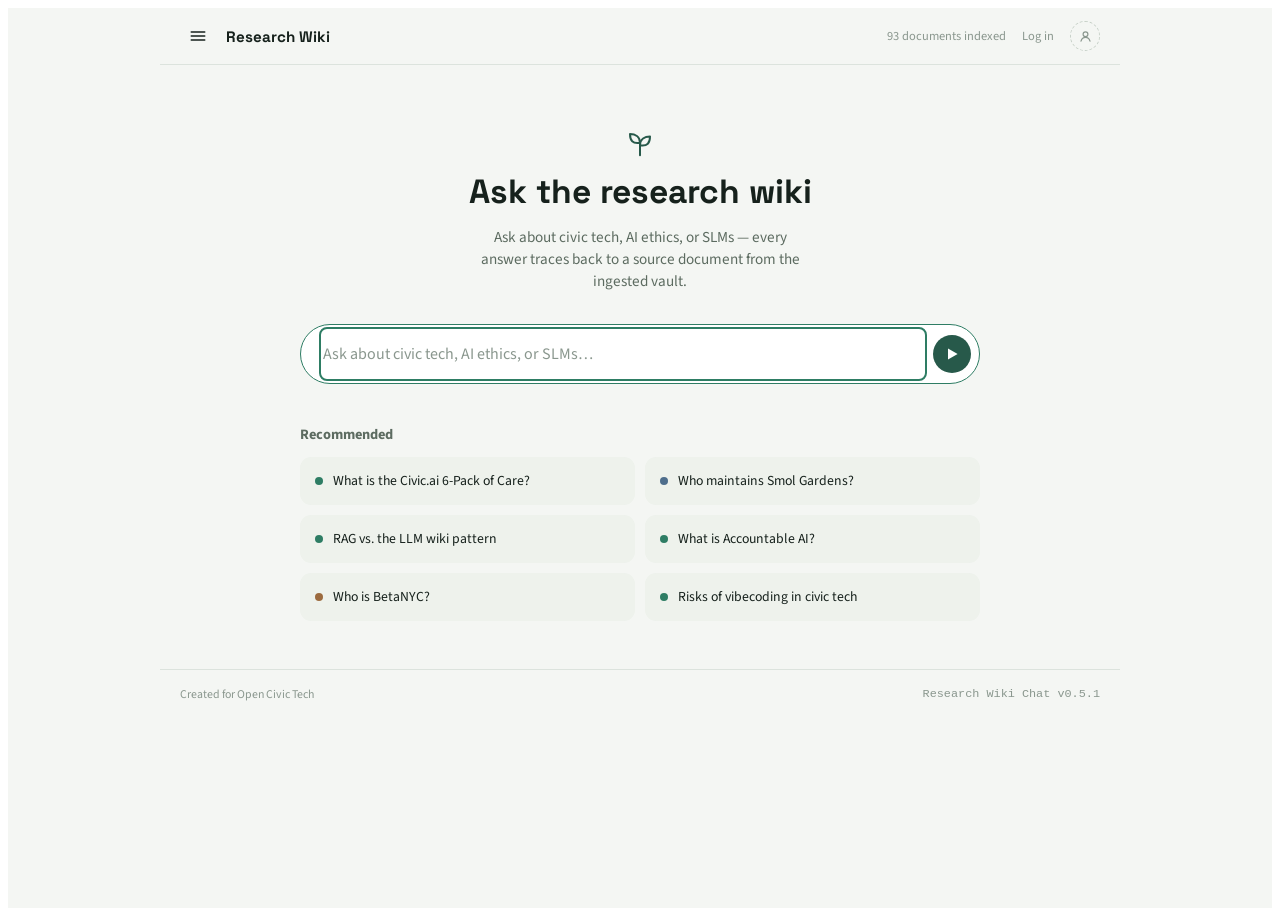
==== index.html @ c74e9cd6 "Add hamburger dropdown menu: Ask Wiki / Search Topics / Log in (v0.5.1) The hamburger icon, which v0" ====
<!DOCTYPE html>
<!-- ============================================================
     Research Wiki — Search / Retrieve / View Article (MVP1)
     Files: index.html + research.css + research.js + data/wiki-index.js
     Ingest is explicitly out of scope for MVP1. See spec/PHASE1_PLAN.md.
     ============================================================ -->
<html lang="en">
<head>
    <meta charset="UTF-8">
    <meta name="viewport" content="width=device-width, initial-scale=1.0">
    <title>Research Wiki</title>
    <link rel="preconnect" href="https://fonts.googleapis.com">
    <link rel="preconnect" href="https://fonts.gstatic.com" crossorigin>
    <link href="https://fonts.googleapis.com/css2?family=Source+Sans+3:ital,wght@0,400;0,600;0,700;1,400&family=Space+Grotesk:wght@700&display=swap" rel="stylesheet">
    <link rel="stylesheet" href="research.css">
</head>
<body>
    <div id="research-app" data-screen="search">
        <div class="rw-shell">
            <header class="rw-topbar">
                <div class="rw-topbar-left">
                    <button class="rw-icon-btn" id="rw-menu-btn" aria-label="Menu" title="Menu" type="button">
                        <svg width="18" height="18" viewBox="0 0 20 20" fill="none" stroke="currentColor" stroke-width="1.6" stroke-linecap="round"><line x1="2.5" y1="5.5" x2="17.5" y2="5.5"/><line x1="2.5" y1="10" x2="17.5" y2="10"/><line x1="2.5" y1="14.5" x2="17.5" y2="14.5"/></svg>
                    </button>
                    <div class="rw-menu-dropdown" id="rw-menu-dropdown">
                        <button type="button" class="rw-menu-item" data-menu-action="home">Ask Wiki</button>
                        <button type="button" class="rw-menu-item" data-menu-action="topics">Search Topics</button>
                        <div class="rw-menu-divider"></div>
                        <button type="button" class="rw-menu-item" data-menu-action="login" title="Sign in — coming soon">Log in</button>
                    </div>
                    <span class="rw-wordmark">Research Wiki</span>
                </div>
                <div class="rw-topbar-right">
                    <span class="rw-doc-count" id="rw-doc-count"></span>
                    <button class="rw-topbar-link" id="rw-login-btn" type="button" title="Sign in — coming soon">Log in</button>
                    <button class="rw-avatar" id="rw-avatar" type="button" aria-label="Account — coming soon" title="Account — coming soon">
                        <svg width="15" height="15" viewBox="0 0 20 20" fill="none" stroke="currentColor" stroke-width="1.6" stroke-linecap="round" stroke-linejoin="round"><circle cx="10" cy="7" r="3.2"/><path d="M4 16.2c1-3.2 3.8-5 6-5s5 1.8 6 5"/></svg>
                    </button>
                </div>
            </header>

            <main>
                <!-- ===== topics (browse by tag) screen ===== -->
                <section class="rw-screen rw-screen-topics">
                    <div class="rw-article-subbar">
                        <button class="rw-back" id="rw-topics-back" type="button">
                            <svg width="16" height="16" viewBox="0 0 20 20" fill="none" stroke="currentColor" stroke-width="1.8" stroke-linecap="round" stroke-linejoin="round"><path d="M12.5 4.5L6 10l6.5 5.5"/></svg>
                            Back
                        </button>
                    </div>

                    <div class="rw-topics-col">
                        <div class="rw-topics-search">
                            <svg width="16" height="16" viewBox="0 0 20 20" fill="none" stroke="currentColor" stroke-width="1.8" stroke-linecap="round" stroke-linejoin="round"><circle cx="9" cy="9" r="6"/><line x1="13.5" y1="13.5" x2="17" y2="17"/></svg>
                            <input id="rw-topics-search-input" type="text" placeholder="Search topics, tags, or keywords…" />
                        </div>

                        <div class="rw-topic-pills" id="rw-topic-pills"></div>

                        <div class="rw-topic-grid" id="rw-topic-grid"></div>
                    </div>
                </section>

                <!-- ===== search screen ===== -->
                <section class="rw-screen rw-screen-search">
                    <div class="rw-hero">
                        <svg class="rw-hero-icon" width="30" height="30" viewBox="0 0 24 24" fill="none" stroke="currentColor" stroke-width="1.6" stroke-linecap="round" stroke-linejoin="round">
                            <path d="M12 21V11"/>
                            <path d="M12 11C12 6 8 4 4 4c0 5 2 8 8 7Z"/>
                            <path d="M12 13c0-5 4-7 8-7 0 5-2 8-8 7Z"/>
                        </svg>
                        <h1>Ask the research wiki</h1>
                        <p>Ask about civic tech, AI ethics, or SLMs — every answer traces back to a source document from the ingested vault.</p>
                    </div>

                    <div class="rw-search-pill">
                        <input id="rw-input" type="text" placeholder="Ask about civic tech, AI ethics, or SLMs…" />
                        <button class="rw-send" id="rw-send" aria-label="Ask" type="button">
                            <svg width="16" height="16" viewBox="0 0 20 20" fill="currentColor"><path d="M5 3l12 7-12 7V3Z"/></svg>
                        </button>
                    </div>
                    <p class="rw-hint" id="rw-hint"></p>

                    <div class="rw-section">
                        <div class="rw-section-label">Recommended</div>
                        <div class="rw-chip-grid" id="rw-try-chips"></div>
                    </div>

                    <div class="rw-section" id="rw-recent-section" style="display:none">
                        <div class="rw-section-label">Recent</div>
                        <div class="rw-chip-grid" id="rw-recent-chips"></div>
                    </div>
                </section>

                <!-- ===== ask (conversational) screen ===== -->
                <section class="rw-screen rw-screen-ask">
                    <div class="rw-article-subbar">
                        <button class="rw-back" id="rw-ask-back" type="button">
                            <svg width="16" height="16" viewBox="0 0 20 20" fill="none" stroke="currentColor" stroke-width="1.8" stroke-linecap="round" stroke-linejoin="round"><path d="M12.5 4.5L6 10l6.5 5.5"/></svg>
                            Back
                        </button>
                        <button class="rw-new-question" id="rw-new-question" type="button">New question</button>
                    </div>

                    <div class="rw-ask-layout rw-split-layout" id="rw-ask-layout">
                        <div class="rw-ask-col">
                            <div class="rw-q-bubble-row">
                                <div class="rw-q-bubble" id="rw-ask-question"></div>
                            </div>

                            <button type="button" class="rw-sources-chip" id="rw-ask-sources"></button>

                            <div class="rw-body" id="rw-ask-body"></div>

                            <button type="button" class="rw-continue-reading" id="rw-ask-continue"></button>
                            <div class="rw-suggestion-row" id="rw-ask-followup-topics"></div>

                            <div class="rw-followup">
                                <input id="rw-followup-input" type="text" placeholder="Ask a follow-up…" />
                                <button class="rw-send" id="rw-followup-send" aria-label="Ask follow-up" type="button">
                                    <svg width="16" height="16" viewBox="0 0 20 20" fill="currentColor"><path d="M5 3l12 7-12 7V3Z"/></svg>
                                </button>
                            </div>
                        </div>

                        <div class="rw-pane-backdrop" id="rw-ask-pane-backdrop"></div>
                        <aside class="rw-preview-wrap">
                            <div class="rw-preview" id="rw-ask-preview"></div>
                        </aside>
                    </div>
                </section>

                <!-- ===== related articles screen ===== -->
                <section class="rw-screen rw-screen-results">
                    <div class="rw-results-col">
                        <div class="rw-results-head">
                            <h2 id="rw-results-query"></h2>
                            <button class="rw-new-search" id="rw-related-back" type="button">← Back</button>
                        </div>
                        <p class="rw-results-count" id="rw-results-count"></p>
                        <div id="rw-results-list"></div>
                    </div>
                </section>

                <!-- ===== article screen ===== -->
                <section class="rw-screen rw-screen-article">
                    <div class="rw-article-subbar">
                        <button class="rw-back" id="rw-back" type="button">
                            <svg width="16" height="16" viewBox="0 0 20 20" fill="none" stroke="currentColor" stroke-width="1.8" stroke-linecap="round" stroke-linejoin="round"><path d="M12.5 4.5L6 10l6.5 5.5"/></svg>
                            Back
                        </button>
                    </div>

                    <div class="rw-article-layout rw-split-layout" id="rw-article-layout">
                        <div class="rw-article-col">
                            <div class="rw-article-meta-row" id="rw-article-meta"></div>
                            <h3 id="rw-article-title"></h3>
                            <div class="rw-article-tags" id="rw-article-tags"></div>
                            <div class="rw-body" id="rw-article-body"></div>

                            <div class="rw-related-cta-row">
                                <button type="button" class="rw-related-cta" id="rw-view-related">View related articles</button>
                            </div>
                        </div>

                        <div class="rw-pane-backdrop" id="rw-pane-backdrop"></div>
                        <aside class="rw-preview-wrap">
                            <div class="rw-preview" id="rw-preview"></div>
                        </aside>
                    </div>
                </section>
            </main>

            <footer class="rw-footer">
                <a class="rw-footer-link" href="https://opencivic.tech" target="_blank" rel="noopener noreferrer">Created for Open Civic Tech</a>
                <span class="rw-footer-version" id="rw-footer-version"></span>
            </footer>
        </div>
    </div>

    <script src="data/wiki-index.js"></script>
    <script src="research.js"></script>
</body>
</html>
---- research.css ----
/* ============================================================
   Research Wiki — Search / Retrieve / View Article (MVP1)
   (see spec/DESIGN_STYLE_GUIDE.md, approved 2026-10-10)
   ============================================================ */

#research-app{
  --rw-ground:#F4F6F3;
  --rw-surface:#FFFFFF;
  --rw-surface-2:#EEF2EC;
  --rw-ink:#16211C;
  --rw-muted:#5C6B60;
  --rw-muted-2:#8A978E;
  --rw-accent:#27594A;
  --rw-accent-ink:#163A30;
  --rw-accent-soft:#DCE8E1;
  --rw-line:#DCE3DD;
  --rw-line-strong:#C7D1C8;
  --rw-focus:#2E7D64;
  --rw-shadow:rgba(22,33,28,0.10);
  --rw-type-concept:#2E7D64;
  --rw-type-entity:#9C6B3F;
  --rw-type-project:#4E6E8C;

  --rw-font-display:"Space Grotesk",ui-sans-serif,system-ui,-apple-system,"Segoe UI",Roboto,Helvetica,Arial,sans-serif;
  --rw-font-body:"Source Sans Pro","Source Sans 3",ui-sans-serif,system-ui,-apple-system,"Segoe UI",Roboto,Helvetica,Arial,sans-serif;
  --rw-font-mono:ui-monospace,"SF Mono","Cascadia Code","Roboto Mono",Menlo,Consolas,monospace;

  display:block; min-height:100vh; background:var(--rw-ground); color:var(--rw-ink);
  font-family:var(--rw-font-body);
  -webkit-font-smoothing:antialiased;
}

@media (prefers-color-scheme: dark){
  #research-app{
    --rw-ground:#10160F; --rw-surface:#171F19; --rw-surface-2:#1D2821;
    --rw-ink:#E8EDE9; --rw-muted:#A9B6AC; --rw-muted-2:#79897F;
    --rw-accent:#74C2A2; --rw-accent-ink:#E2F0EA; --rw-accent-soft:#213A31;
    --rw-line:#283530; --rw-line-strong:#374A41; --rw-focus:#74C2A2;
    --rw-shadow:rgba(0,0,0,0.45);
    --rw-type-concept:#74C2A2; --rw-type-entity:#D1A26E; --rw-type-project:#8FB2D6;
  }
}

#research-app *{ box-sizing:border-box; }
#research-app h1, #research-app h2, #research-app h3, #research-app h4{
  margin:0; font-family:var(--rw-font-display); font-weight:700; text-wrap:balance;
}
#research-app p{ margin:0; }
#research-app button{ font-family:inherit; }
#research-app :focus-visible{ outline:2px solid var(--rw-focus); outline-offset:2px; border-radius:4px; }

@media (prefers-reduced-motion: reduce){
  #research-app *{ transition:none !important; animation:none !important; }
}

.rw-shell{ max-width:960px; margin:0 auto; min-height:100%; display:flex; flex-direction:column; }

/* ---------- top bar ---------- */
.rw-topbar{
  display:flex; align-items:center; justify-content:space-between;
  padding:10px 20px; border-bottom:1px solid var(--rw-line);
}
.rw-topbar-left{ display:flex; align-items:center; gap:10px; position:relative; }
.rw-topbar-right{ display:flex; align-items:center; gap:16px; }
.rw-wordmark{ font-family:var(--rw-font-display); font-weight:700; font-size:0.95rem; }
.rw-doc-count{ font-size:0.78rem; color:var(--rw-muted-2); font-variant-numeric:tabular-nums; }

.rw-icon-btn{
  display:inline-flex; align-items:center; justify-content:center;
  width:36px; height:36px; border-radius:50%; border:none;
  background:transparent; color:var(--rw-ink); cursor:pointer;
}
.rw-icon-btn:hover{ background:var(--rw-surface-2); }

.rw-menu-dropdown{
  display:none; position:absolute; top:calc(100% + 8px); left:0; min-width:180px;
  background:var(--rw-surface); border:1px solid var(--rw-line); border-radius:12px;
  box-shadow:0 8px 24px var(--rw-shadow); padding:6px; z-index:20;
}
.rw-menu-dropdown.open{ display:block; }
.rw-menu-item{
  display:block; width:100%; text-align:left; padding:10px 12px; border:none;
  background:none; border-radius:8px; font-size:0.88rem; color:var(--rw-ink); cursor:pointer;
}
.rw-menu-item:hover{ background:var(--rw-surface-2); }
.rw-menu-divider{ border-top:1px solid var(--rw-line); margin:6px 0; }

.rw-topbar-link{
  border:none; background:none; padding:0; font:inherit; cursor:pointer;
  font-size:0.78rem; color:var(--rw-muted-2); text-decoration:none;
}
.rw-topbar-link:hover{ color:var(--rw-muted); text-decoration:underline; text-decoration-color:var(--rw-line-strong); }

.rw-avatar{
  display:inline-flex; align-items:center; justify-content:center;
  width:30px; height:30px; border-radius:50%; cursor:default;
  background:transparent; border:1.5px dashed var(--rw-line-strong); color:var(--rw-muted-2);
}
.rw-avatar:hover{ color:var(--rw-muted); border-color:var(--rw-muted-2); }

@media (max-width:480px){
  .rw-doc-count, .rw-topbar-link{ display:none; }
}

/* ---------- footer ---------- */
.rw-footer{
  display:flex; align-items:center; justify-content:space-between; gap:12px;
  padding:16px 20px; border-top:1px solid var(--rw-line);
  font-size:0.74rem; color:var(--rw-muted-2);
}
.rw-footer-link{ color:inherit; text-decoration:none; }
.rw-footer-link:hover{ color:var(--rw-muted); text-decoration:underline; text-decoration-color:var(--rw-line-strong); }
.rw-footer-version{ font-family:var(--rw-font-mono); font-variant-numeric:tabular-nums; }

.rw-screen{ display:none; }
#research-app[data-screen="topics"] .rw-screen-topics{ display:block; }
#research-app[data-screen="search"] .rw-screen-search{ display:block; }
#research-app[data-screen="ask"] .rw-screen-ask{ display:block; }
#research-app[data-screen="related"] .rw-screen-results{ display:block; }
#research-app[data-screen="article"] .rw-screen-article{ display:block; }

/* ---------- topics (browse by tag) screen ---------- */
.rw-screen-topics{ padding:8px 20px 0; }
.rw-topics-col{ max-width:960px; margin:0 auto; width:100%; padding-bottom:48px; }

.rw-topics-search{
  display:flex; align-items:center; gap:10px;
  background:var(--rw-surface-2); border:1.5px solid transparent; border-radius:999px;
  padding:12px 18px; margin-bottom:20px; transition:border-color 120ms ease;
}
.rw-topics-search:focus-within{ border-color:var(--rw-focus); background:var(--rw-surface); }
.rw-topics-search svg{ flex:none; color:var(--rw-muted-2); }
.rw-topics-search input{
  flex:1; border:none; background:transparent; outline:none; color:var(--rw-ink);
  font-size:0.92rem; font-family:var(--rw-font-body);
}
.rw-topics-search input::placeholder{ color:var(--rw-muted-2); }

.rw-topic-pills{ display:flex; flex-wrap:wrap; gap:8px; margin-bottom:28px; }
.rw-topic-pill{
  padding:9px 16px; border-radius:999px; border:1px solid var(--rw-line);
  background:var(--rw-surface); color:var(--rw-muted); font-size:0.82rem; cursor:pointer;
}
.rw-topic-pill:hover{ border-color:var(--rw-line-strong); color:var(--rw-ink); }
.rw-topic-pill.active{ background:var(--rw-accent); border-color:var(--rw-accent); color:var(--rw-surface); }

.rw-topic-grid{ display:grid; grid-template-columns:repeat(3,1fr); gap:16px; }
.rw-topic-grid .rw-result-card{ margin-bottom:0; height:100%; }
@media (max-width:860px){ .rw-topic-grid{ grid-template-columns:repeat(2,1fr); } }
@media (max-width:560px){ .rw-topic-grid{ grid-template-columns:1fr; } }
.rw-topic-grid .rw-empty{ grid-column:1 / -1; }

/* ---------- search screen ---------- */
.rw-screen-search{ padding:64px 20px 48px; }
.rw-hero{ display:flex; flex-direction:column; align-items:center; gap:14px; text-align:center; }
.rw-hero-icon{ color:var(--rw-accent); }
.rw-hero h1{ font-size:2.1rem; line-height:1.15; max-width:16ch; }
.rw-hero p{ color:var(--rw-muted); font-size:0.95rem; max-width:42ch; }

.rw-search-pill{
  margin:32px auto 0; max-width:680px; display:flex; align-items:center; gap:10px;
  background:var(--rw-surface-2); border:1.5px solid transparent; border-radius:999px;
  padding:6px 8px 6px 22px; transition:border-color 120ms ease;
}
.rw-search-pill:focus-within{ border-color:var(--rw-focus); background:var(--rw-surface); }
.rw-search-pill input{
  flex:1; border:none; background:transparent; outline:none; color:var(--rw-ink);
  font-size:1rem; font-family:var(--rw-font-body); padding:12px 0;
}
.rw-search-pill input::placeholder{ color:var(--rw-muted-2); }
.rw-send{
  width:38px; height:38px; flex:none; border-radius:50%; border:none;
  background:var(--rw-accent); color:var(--rw-surface); cursor:pointer;
  display:flex; align-items:center; justify-content:center;
}
.rw-send:hover{ background:var(--rw-accent-ink); }

.rw-hint{ max-width:680px; margin:10px auto 0; font-size:0.8rem; color:var(--rw-muted-2); text-align:center; }

.rw-section{ max-width:680px; margin:40px auto 0; }
.rw-section-label{ font-weight:700; font-size:0.9rem; margin-bottom:12px; color:var(--rw-muted); }
.rw-chip-grid{ display:grid; grid-template-columns:1fr 1fr; gap:10px; }
@media (max-width:560px){ .rw-chip-grid{ grid-template-columns:1fr; } }
.rw-chip{
  display:flex; align-items:center; gap:10px; width:100%; padding:13px 14px;
  border-radius:11px; font-size:0.86rem; text-align:left; cursor:pointer;
  color:var(--rw-ink); background:var(--rw-surface-2); border:1px solid transparent;
}
.rw-chip:hover{ background:var(--rw-accent-soft); }

.rw-type-dot{ width:8px; height:8px; border-radius:50%; flex:none; }
.rw-type-dot.concept{ background:var(--rw-type-concept); }
.rw-type-dot.entity{ background:var(--rw-type-entity); }
.rw-type-dot.project{ background:var(--rw-type-project); }

.rw-chip.recent{ background:var(--rw-surface); border-color:var(--rw-line); }
.rw-chip.recent:hover{ background:var(--rw-surface-2); border-color:var(--rw-line-strong); }
.rw-chip.recent .rw-chip-icon{ flex:none; color:var(--rw-muted-2); }
.rw-chip-text{ flex:1; overflow:hidden; text-overflow:ellipsis; white-space:nowrap; }
.rw-chip-dismiss{
  flex:none; display:flex; color:var(--rw-muted-2); border-radius:50%; padding:3px; margin:-3px -3px -3px 0;
}
.rw-chip-dismiss:hover{ color:var(--rw-ink); background:var(--rw-accent-soft); }

/* ---------- results screen ---------- */
.rw-screen-results{ padding:20px 20px 48px; }
.rw-results-col{ max-width:680px; margin:0 auto; }
.rw-results-head{ display:flex; align-items:center; justify-content:space-between; margin-bottom:22px; gap:12px; flex-wrap:wrap; }
.rw-results-head h2{ font-size:1.3rem; }
.rw-new-search{
  border:none; background:none; color:var(--rw-accent-ink); font-size:0.82rem;
  cursor:pointer; text-decoration:underline; text-decoration-color:var(--rw-line-strong);
}
.rw-new-search:hover{ text-decoration-color:var(--rw-accent); }
.rw-results-count{ font-size:0.82rem; color:var(--rw-muted); }

.rw-result-card{
  display:block; width:100%; text-align:left; background:var(--rw-surface);
  border:1px solid var(--rw-line); border-radius:12px; padding:16px 18px;
  cursor:pointer; margin-bottom:10px;
}
.rw-result-card:hover{ border-color:var(--rw-line-strong); }
.rw-result-top{ display:flex; align-items:center; gap:8px; margin-bottom:6px; }
.rw-result-type{
  font-family:var(--rw-font-mono); font-size:0.7rem; color:var(--rw-muted-2); text-transform:lowercase;
}
.rw-result-title{ font-family:var(--rw-font-display); font-size:1.05rem; font-weight:700; margin-bottom:4px; }
.rw-result-snippet{ font-size:0.86rem; color:var(--rw-muted); line-height:1.5; margin-bottom:8px; }
.rw-result-tags{ display:flex; flex-wrap:wrap; gap:6px; }
.rw-tag{ font-size:0.72rem; background:var(--rw-surface-2); color:var(--rw-accent-ink); border-radius:999px; padding:3px 9px; }

.rw-empty{ text-align:center; padding:60px 20px; color:var(--rw-muted); }
.rw-empty strong{ display:block; color:var(--rw-ink); font-family:var(--rw-font-display); font-size:1.1rem; margin-bottom:6px; }
.rw-empty-inline{ font-size:0.92rem; line-height:1.6; color:var(--rw-muted); }

/* ---------- article screen ---------- */
.rw-screen-article{ padding:8px 20px 0; }
.rw-article-subbar{ display:flex; align-items:center; gap:8px; padding:10px 0; }
.rw-back{
  display:inline-flex; align-items:center; gap:6px; border:none; background:none;
  color:var(--rw-muted); font-size:0.85rem; cursor:pointer; padding:6px 4px;
}
.rw-back:hover{ color:var(--rw-ink); }

.rw-article-layout{ display:grid; grid-template-columns:1fr; gap:0; align-items:start; }
.rw-article-col{ max-width:680px; margin:0 auto; width:100%; padding-bottom:80px; }

.rw-article-meta-row{
  font-family:var(--rw-font-mono); font-size:0.74rem; color:var(--rw-muted-2);
  display:flex; flex-wrap:wrap; gap:4px 12px; margin:14px 0 6px;
}
.rw-article-type{ color:var(--rw-accent-ink); text-transform:lowercase; }
.rw-article-col h3{ font-size:1.7rem; line-height:1.2; margin-bottom:14px; }
.rw-article-tags{ display:flex; flex-wrap:wrap; gap:6px; margin-bottom:24px; }

.rw-body h2, .rw-body h3, .rw-body h4{ font-family:var(--rw-font-body); font-weight:700; }
.rw-body h2{ font-size:1.15rem; margin:1.7em 0 0.5em; }
.rw-body h3{ font-size:1.08rem; margin:1.5em 0 0.5em; }
.rw-body h4{ font-size:1rem; margin:1.3em 0 0.4em; }
.rw-body h2:first-child, .rw-body h3:first-child, .rw-body h4:first-child{ margin-top:0; }
.rw-body p{ font-size:0.95rem; line-height:1.65; margin-bottom:1.65em; }
.rw-body ul, .rw-body ol{ margin:0 0 1.65em; padding-left:22px; display:flex; flex-direction:column; gap:0.5em; }
.rw-body li{ font-size:0.95rem; line-height:1.6; }

.rw-related-cta-row{ margin-top:8px; padding-bottom:48px; }
.rw-related-cta{
  padding:11px 20px; border-radius:10px; border:1px solid var(--rw-line-strong);
  background:var(--rw-surface); color:var(--rw-ink); font-size:0.85rem; font-weight:600;
  cursor:pointer;
}
.rw-related-cta:hover{ border-color:var(--rw-accent); color:var(--rw-accent-ink); }

.wikilink{
  appearance:none; background:none; border:none; padding:1px 3px; margin:0 -3px;
  color:var(--rw-accent-ink); text-decoration:underline; text-decoration-color:var(--rw-line-strong);
  text-underline-offset:2px; cursor:pointer; font:inherit; border-radius:4px;
}
.wikilink:hover{ text-decoration-color:var(--rw-accent); background:var(--rw-accent-soft); }
.wikilink-unresolved{
  color:var(--rw-muted); text-decoration:underline; text-decoration-style:dashed;
  text-decoration-color:var(--rw-line-strong); text-underline-offset:2px;
}

/* ---------- preview split-pane ---------- */
.rw-pane-backdrop{ display:none; }
.rw-preview-wrap{ display:none; }

@media (min-width:860px){
  .rw-split-layout.pane-open{ grid-template-columns:minmax(0,1fr) 320px; gap:28px; }
  .rw-split-layout.pane-open .rw-article-col,
  .rw-split-layout.pane-open .rw-ask-col{ margin:0; }
  .rw-split-layout.pane-open .rw-preview-wrap{ display:block; position:sticky; top:16px; }
}
@media (max-width:859px){
  .rw-split-layout.pane-open .rw-pane-backdrop{
    display:block; position:fixed; inset:0; background:rgba(16,22,15,0.35); z-index:10;
  }
  .rw-split-layout.pane-open .rw-preview-wrap{
    display:block; position:fixed; top:0; right:0; bottom:0; width:min(86vw,360px);
    z-index:11; overflow-y:auto; box-shadow:-12px 0 32px var(--rw-shadow);
  }
}

/* ---------- ask (conversational) screen ---------- */
.rw-screen-ask{ padding:8px 20px 0; }
.rw-ask-layout{ display:grid; grid-template-columns:1fr; gap:0; align-items:start; }
.rw-ask-col{ max-width:680px; margin:0 auto; width:100%; padding-bottom:32px; }

.rw-new-question{
  margin-left:auto; border:none; background:none; color:var(--rw-muted); font-size:0.85rem;
  cursor:pointer; padding:6px 4px;
}
.rw-new-question:hover{ color:var(--rw-ink); }

.rw-q-bubble-row{ display:flex; justify-content:flex-end; margin:10px 0 16px; }
.rw-q-bubble{
  background:var(--rw-surface-2); color:var(--rw-ink); border-radius:16px;
  padding:10px 16px; font-size:0.92rem; line-height:1.45; max-width:80%;
}

.rw-sources-chip{
  display:flex; align-items:center; gap:10px; width:100%; margin-bottom:22px;
  padding:10px 14px; border-radius:11px; font-size:0.82rem; text-align:left; cursor:pointer;
  color:var(--rw-muted); background:var(--rw-surface-2); border:1px solid transparent;
}
.rw-sources-chip:hover{ background:var(--rw-accent-soft); color:var(--rw-ink); }
.rw-sources-chip .rw-dot-stack{ display:flex; flex:none; }
.rw-sources-chip .rw-dot-stack .rw-type-dot{
  width:10px; height:10px; margin-left:-4px; border:1.5px solid var(--rw-surface-2);
}
.rw-sources-chip .rw-dot-stack .rw-type-dot:first-child{ margin-left:0; }
.rw-sources-chip-chevron{ margin-left:auto; flex:none; color:var(--rw-muted-2); }

.rw-continue-reading{
  display:inline-block; margin:2px 0 22px; padding:0; border:none; background:none;
  color:var(--rw-accent-ink); font-size:0.88rem; font-weight:600; cursor:pointer;
  text-decoration:underline; text-decoration-color:var(--rw-line-strong); text-underline-offset:3px;
}
.rw-continue-reading:hover{ text-decoration-color:var(--rw-accent); }
.rw-continue-reading:empty{ display:none; }

.rw-suggestion-row{ display:flex; flex-wrap:wrap; gap:8px; margin:0 0 26px; }
.rw-suggestion-row:empty{ display:none; }
.rw-suggestion-chip{
  padding:9px 15px; border-radius:999px; border:1px solid var(--rw-line);
  background:var(--rw-surface); color:var(--rw-accent-ink); font-size:0.82rem;
  cursor:pointer;
}
.rw-suggestion-chip:hover{ background:var(--rw-accent-soft); border-color:var(--rw-accent-soft); }

.rw-followup{
  margin:28px auto 0; max-width:680px; display:flex; align-items:center; gap:10px;
  background:var(--rw-surface-2); border:1.5px solid transparent; border-radius:999px;
  padding:4px 6px 4px 18px; transition:border-color 120ms ease;
}
.rw-followup:focus-within{ border-color:var(--rw-focus); background:var(--rw-surface); }
.rw-followup input{
  flex:1; border:none; background:transparent; outline:none; color:var(--rw-ink);
  font-size:0.92rem; font-family:var(--rw-font-body); padding:10px 0;
}
.rw-followup input::placeholder{ color:var(--rw-muted-2); }

.rw-preview{ background:var(--rw-surface); border:1px solid var(--rw-line); border-radius:14px; padding:20px; }
.rw-preview-head{ display:flex; align-items:center; justify-content:space-between; margin-bottom:14px; }
.rw-preview-tag{ font-family:var(--rw-font-mono); font-size:0.7rem; color:var(--rw-muted); }
.rw-preview-close{ background:none; border:none; color:var(--rw-muted); cursor:pointer; padding:4px; display:flex; }
.rw-preview-close:hover{ color:var(--rw-ink); }
.rw-preview h4{ font-size:1.2rem; margin-bottom:8px; }
.rw-preview-meta{
  font-family:var(--rw-font-mono); font-size:0.7rem; color:var(--rw-muted-2);
  margin-bottom:14px; line-height:1.6;
}
.rw-preview-snippet{ font-size:0.85rem; line-height:1.6; color:var(--rw-ink); margin-bottom:18px; }
.rw-preview-open{
  width:100%; padding:11px; border-radius:10px; border:1px solid var(--rw-line-strong);
  background:var(--rw-surface); color:var(--rw-ink); font-size:0.85rem; font-weight:600;
  cursor:pointer; text-align:center;
}
.rw-preview-open:hover{ border-color:var(--rw-accent); color:var(--rw-accent-ink); }
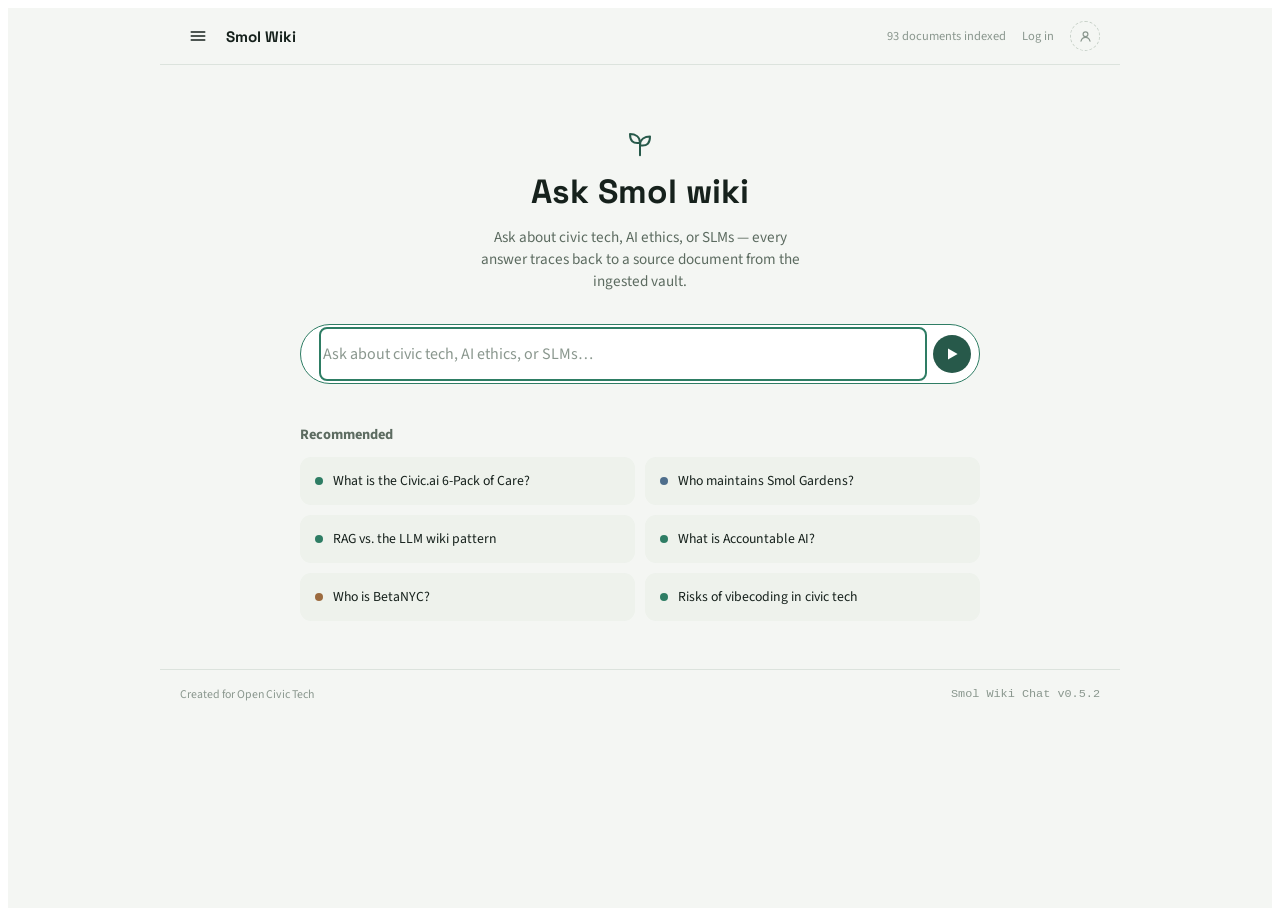
==== commit 7cf246bb: "Rename Research Wiki to Smol Wiki (v0.5.2) Renamed throughout the live product: browser tab title, h" ====
--- a/index.html
+++ b/index.html
@@ -1,6 +1,6 @@
 <!DOCTYPE html>
 <!-- ============================================================
-     Research Wiki — Search / Retrieve / View Article (MVP1)
+     Smol Wiki — Search / Retrieve / View Article (MVP1)
      Files: index.html + research.css + research.js + data/wiki-index.js
      Ingest is explicitly out of scope for MVP1. See spec/PHASE1_PLAN.md.
      ============================================================ -->
@@ -8,7 +8,7 @@
 <head>
     <meta charset="UTF-8">
     <meta name="viewport" content="width=device-width, initial-scale=1.0">
-    <title>Research Wiki</title>
+    <title>Smol Wiki</title>
     <link rel="preconnect" href="https://fonts.googleapis.com">
     <link rel="preconnect" href="https://fonts.gstatic.com" crossorigin>
     <link href="https://fonts.googleapis.com/css2?family=Source+Sans+3:ital,wght@0,400;0,600;0,700;1,400&family=Space+Grotesk:wght@700&display=swap" rel="stylesheet">
@@ -28,7 +28,7 @@
                         <div class="rw-menu-divider"></div>
                         <button type="button" class="rw-menu-item" data-menu-action="login" title="Sign in — coming soon">Log in</button>
                     </div>
-                    <span class="rw-wordmark">Research Wiki</span>
+                    <span class="rw-wordmark">Smol Wiki</span>
                 </div>
                 <div class="rw-topbar-right">
                     <span class="rw-doc-count" id="rw-doc-count"></span>
@@ -69,7 +69,7 @@
                             <path d="M12 11C12 6 8 4 4 4c0 5 2 8 8 7Z"/>
                             <path d="M12 13c0-5 4-7 8-7 0 5-2 8-8 7Z"/>
                         </svg>
-                        <h1>Ask the research wiki</h1>
+                        <h1>Ask Smol wiki</h1>
                         <p>Ask about civic tech, AI ethics, or SLMs — every answer traces back to a source document from the ingested vault.</p>
                     </div>
 
--- a/research.css
+++ b/research.css
@@ -1,5 +1,5 @@
 /* ============================================================
-   Research Wiki — Search / Retrieve / View Article (MVP1)
+   Smol Wiki — Search / Retrieve / View Article (MVP1)
    (see spec/DESIGN_STYLE_GUIDE.md, approved 2026-10-10)
    ============================================================ */
 
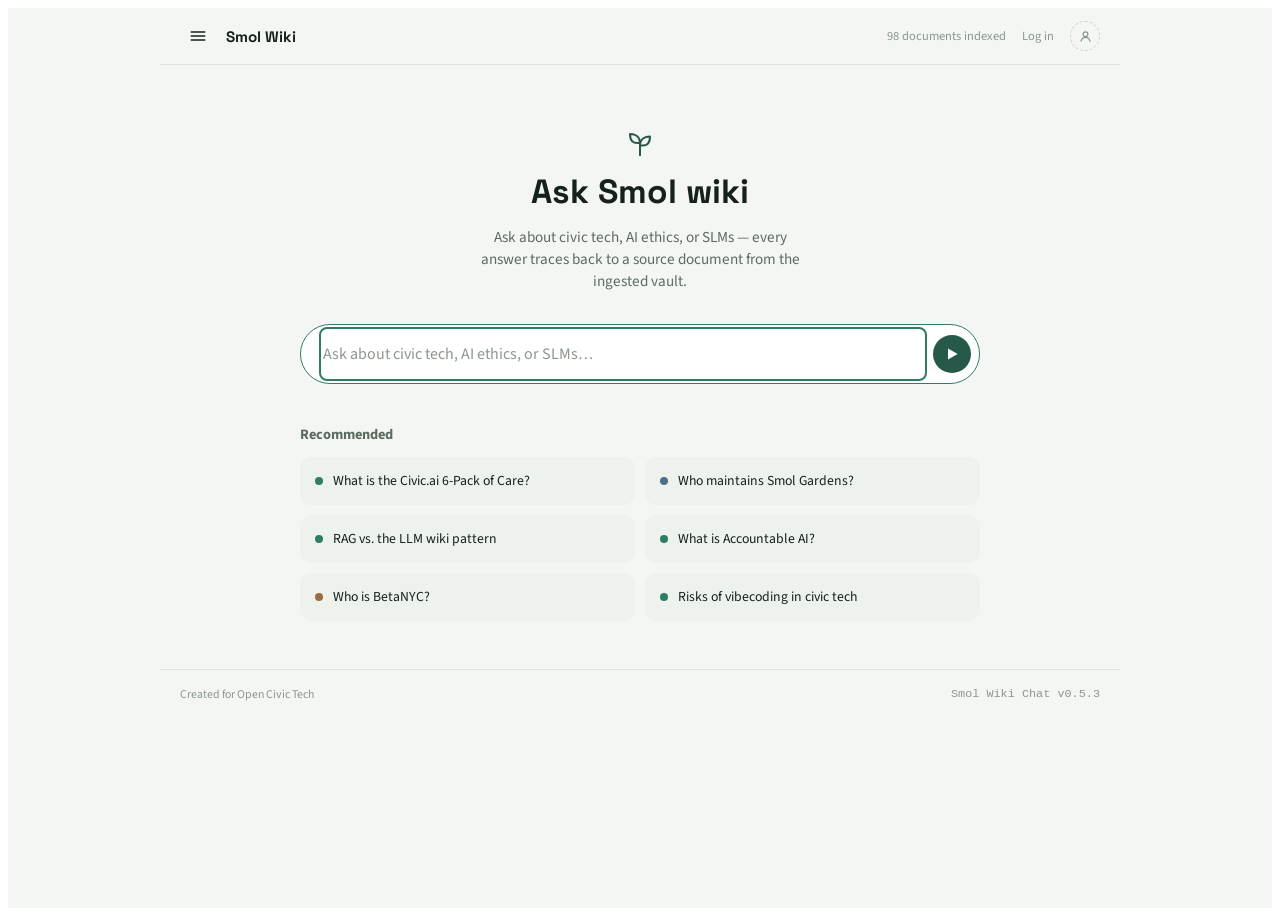
==== commit c2226243: "Add Ingest Log sub-nav page (v0.5.3) New hamburger menu item showing wiki-ingest activity as a date-" ====
--- a/index.html
+++ b/index.html
@@ -25,6 +25,7 @@
                     <div class="rw-menu-dropdown" id="rw-menu-dropdown">
                         <button type="button" class="rw-menu-item" data-menu-action="home">Ask Wiki</button>
                         <button type="button" class="rw-menu-item" data-menu-action="topics">Search Topics</button>
+                        <button type="button" class="rw-menu-item" data-menu-action="ingest-log">Ingest Log</button>
                         <div class="rw-menu-divider"></div>
                         <button type="button" class="rw-menu-item" data-menu-action="login" title="Sign in — coming soon">Log in</button>
                     </div>
@@ -61,6 +62,22 @@
                     </div>
                 </section>
 
+                <!-- ===== ingest log screen ===== -->
+                <section class="rw-screen rw-screen-ingest-log">
+                    <div class="rw-article-subbar">
+                        <button class="rw-back" id="rw-ingest-log-back" type="button">
+                            <svg width="16" height="16" viewBox="0 0 20 20" fill="none" stroke="currentColor" stroke-width="1.8" stroke-linecap="round" stroke-linejoin="round"><path d="M12.5 4.5L6 10l6.5 5.5"/></svg>
+                            Back
+                        </button>
+                    </div>
+
+                    <div class="rw-log-col">
+                        <h2 class="rw-log-title">Ingest Log</h2>
+                        <p class="rw-log-summary" id="rw-log-summary"></p>
+                        <div class="rw-log-list" id="rw-log-list"></div>
+                    </div>
+                </section>
+
                 <!-- ===== search screen ===== -->
                 <section class="rw-screen rw-screen-search">
                     <div class="rw-hero">
@@ -179,6 +196,7 @@
     </div>
 
     <script src="data/wiki-index.js"></script>
+    <script src="data/ingest-log.js"></script>
     <script src="research.js"></script>
 </body>
 </html>
--- a/research.css
+++ b/research.css
@@ -114,6 +114,7 @@
 
 .rw-screen{ display:none; }
 #research-app[data-screen="topics"] .rw-screen-topics{ display:block; }
+#research-app[data-screen="ingest-log"] .rw-screen-ingest-log{ display:block; }
 #research-app[data-screen="search"] .rw-screen-search{ display:block; }
 #research-app[data-screen="ask"] .rw-screen-ask{ display:block; }
 #research-app[data-screen="related"] .rw-screen-results{ display:block; }
@@ -149,6 +150,29 @@
 @media (max-width:860px){ .rw-topic-grid{ grid-template-columns:repeat(2,1fr); } }
 @media (max-width:560px){ .rw-topic-grid{ grid-template-columns:1fr; } }
 .rw-topic-grid .rw-empty{ grid-column:1 / -1; }
+
+/* ---------- ingest log screen ---------- */
+.rw-screen-ingest-log{ padding:20px 20px 48px; }
+.rw-log-col{ max-width:680px; margin:0 auto; width:100%; }
+.rw-log-title{ font-size:1.4rem; margin-bottom:6px; }
+.rw-log-summary{ font-size:0.85rem; color:var(--rw-muted); margin-bottom:24px; }
+.rw-log-list{ display:flex; flex-direction:column; gap:10px; }
+
+.rw-log-entry{ background:var(--rw-surface); border:1px solid var(--rw-line); border-radius:12px; overflow:hidden; }
+.rw-log-entry-head{
+  display:flex; align-items:center; gap:10px; width:100%; padding:14px 18px;
+  background:none; border:none; cursor:pointer; text-align:left; font:inherit; color:inherit;
+}
+.rw-log-entry-head:hover{ background:var(--rw-surface-2); }
+.rw-log-date{ font-family:var(--rw-font-mono); font-size:0.85rem; font-weight:600; }
+.rw-log-count{ font-size:0.8rem; color:var(--rw-muted); flex:1; }
+.rw-log-chevron{ flex:none; color:var(--rw-muted-2); transition:transform 150ms ease; }
+.rw-log-entry.open .rw-log-chevron{ transform:rotate(90deg); }
+
+.rw-log-entry-body{ display:none; padding:0 18px 14px; }
+.rw-log-entry.open .rw-log-entry-body{ display:block; }
+.rw-log-article{ font-size:0.86rem; color:var(--rw-ink); padding:8px 0; border-top:1px solid var(--rw-line); }
+.rw-log-article:first-child{ border-top:none; }
 
 /* ---------- search screen ---------- */
 .rw-screen-search{ padding:64px 20px 48px; }
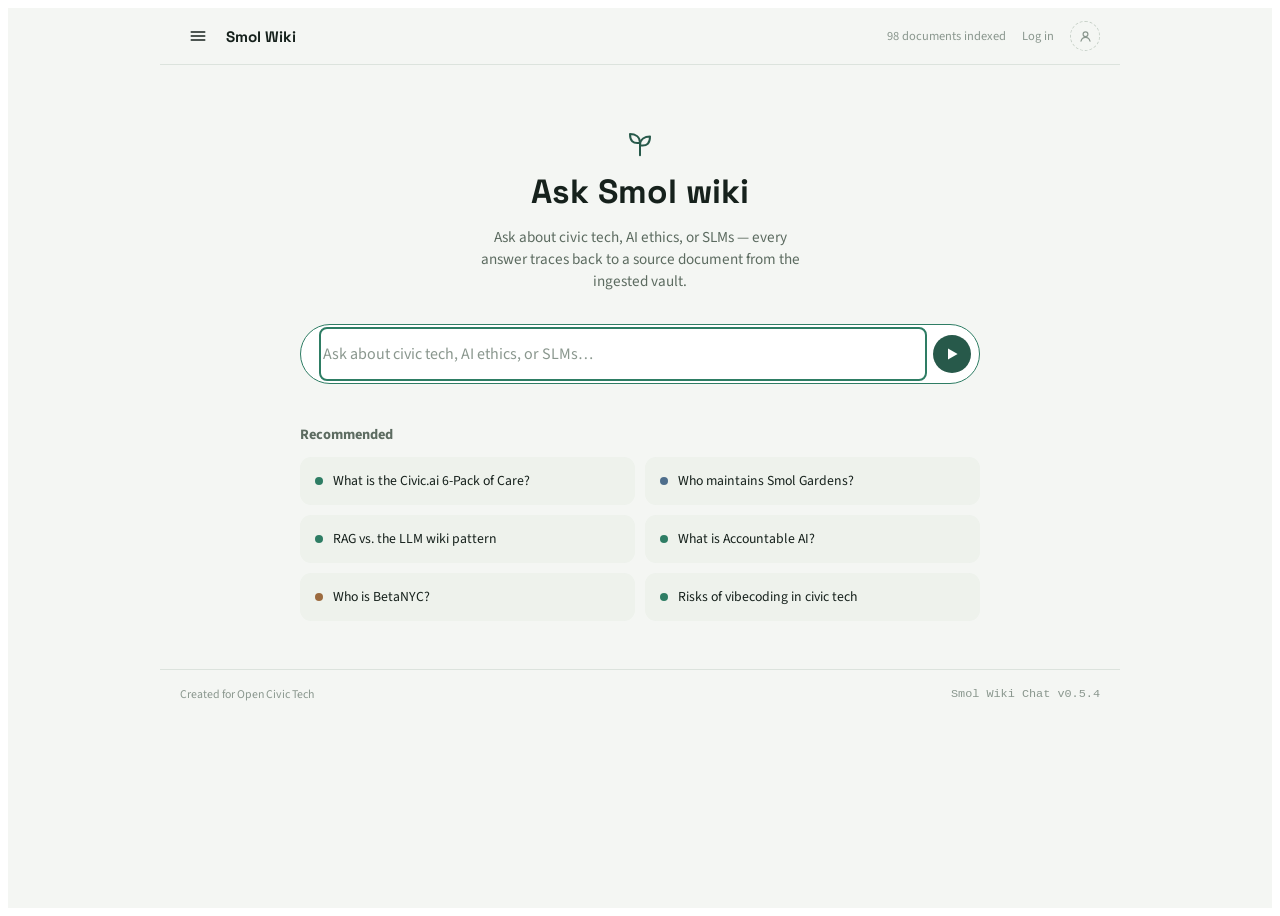
==== commit 4da0daa4: "Add full-article document type: articles only, excerpt-safe export (v0.5.4) New optional wiki-ingest" ====
--- a/index.html
+++ b/index.html
@@ -173,6 +173,7 @@
                             <div class="rw-article-meta-row" id="rw-article-meta"></div>
                             <h3 id="rw-article-title"></h3>
                             <div class="rw-article-tags" id="rw-article-tags"></div>
+                            <div class="rw-article-source" id="rw-article-source" style="display:none"></div>
                             <div class="rw-body" id="rw-article-body"></div>
 
                             <div class="rw-related-cta-row">
--- a/research.css
+++ b/research.css
@@ -20,6 +20,7 @@
   --rw-type-concept:#2E7D64;
   --rw-type-entity:#9C6B3F;
   --rw-type-project:#4E6E8C;
+  --rw-type-full-article:#8B5A8C;
 
   --rw-font-display:"Space Grotesk",ui-sans-serif,system-ui,-apple-system,"Segoe UI",Roboto,Helvetica,Arial,sans-serif;
   --rw-font-body:"Source Sans Pro","Source Sans 3",ui-sans-serif,system-ui,-apple-system,"Segoe UI",Roboto,Helvetica,Arial,sans-serif;
@@ -37,7 +38,7 @@
     --rw-accent:#74C2A2; --rw-accent-ink:#E2F0EA; --rw-accent-soft:#213A31;
     --rw-line:#283530; --rw-line-strong:#374A41; --rw-focus:#74C2A2;
     --rw-shadow:rgba(0,0,0,0.45);
-    --rw-type-concept:#74C2A2; --rw-type-entity:#D1A26E; --rw-type-project:#8FB2D6;
+    --rw-type-concept:#74C2A2; --rw-type-entity:#D1A26E; --rw-type-project:#8FB2D6; --rw-type-full-article:#C295C3;
   }
 }
 
@@ -216,6 +217,7 @@
 .rw-type-dot.concept{ background:var(--rw-type-concept); }
 .rw-type-dot.entity{ background:var(--rw-type-entity); }
 .rw-type-dot.project{ background:var(--rw-type-project); }
+.rw-type-dot.full-article{ background:var(--rw-type-full-article); }
 
 .rw-chip.recent{ background:var(--rw-surface); border-color:var(--rw-line); }
 .rw-chip.recent:hover{ background:var(--rw-surface-2); border-color:var(--rw-line-strong); }
@@ -276,6 +278,15 @@
 .rw-article-type{ color:var(--rw-accent-ink); text-transform:lowercase; }
 .rw-article-col h3{ font-size:1.7rem; line-height:1.2; margin-bottom:14px; }
 .rw-article-tags{ display:flex; flex-wrap:wrap; gap:6px; margin-bottom:24px; }
+
+.rw-article-source{
+  display:flex; align-items:center; gap:10px; flex-wrap:wrap;
+  padding:12px 16px; margin-bottom:24px; border-radius:10px;
+  background:var(--rw-surface-2); font-size:0.86rem;
+}
+.rw-article-source-link{ color:var(--rw-accent-ink); font-weight:600; text-decoration:none; }
+.rw-article-source-link:hover{ text-decoration:underline; }
+.rw-article-source-author{ color:var(--rw-muted); }
 
 .rw-body h2, .rw-body h3, .rw-body h4{ font-family:var(--rw-font-body); font-weight:700; }
 .rw-body h2{ font-size:1.15rem; margin:1.7em 0 0.5em; }
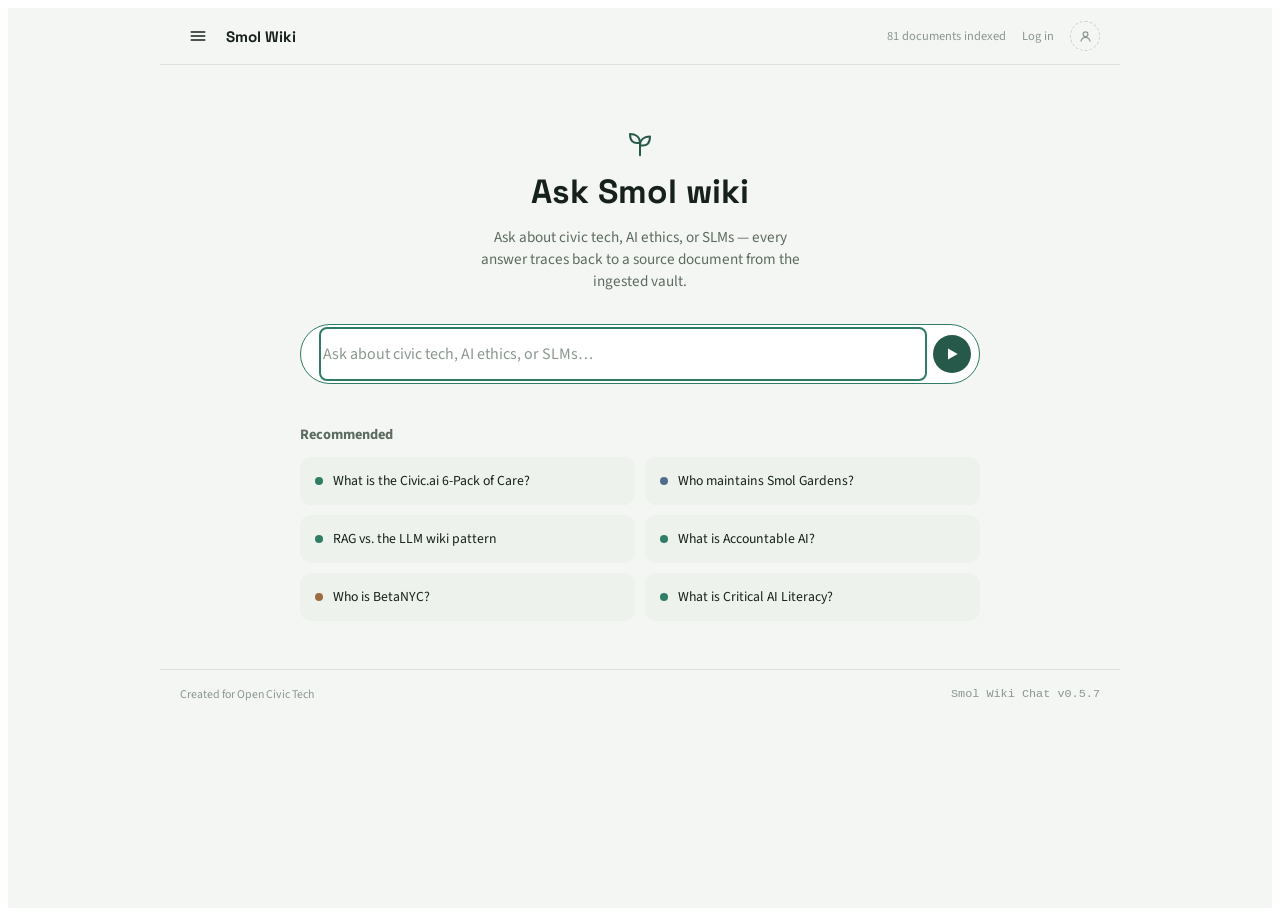
==== commit 85048b13: "Add search autocomplete to the Ask bar (v0.5.7) Type-ahead dropdown reusing search()'s existing scor" ====
--- a/index.html
+++ b/index.html
@@ -90,11 +90,17 @@
                         <p>Ask about civic tech, AI ethics, or SLMs — every answer traces back to a source document from the ingested vault.</p>
                     </div>
 
-                    <div class="rw-search-pill">
-                        <input id="rw-input" type="text" placeholder="Ask about civic tech, AI ethics, or SLMs…" />
-                        <button class="rw-send" id="rw-send" aria-label="Ask" type="button">
-                            <svg width="16" height="16" viewBox="0 0 20 20" fill="currentColor"><path d="M5 3l12 7-12 7V3Z"/></svg>
-                        </button>
+                    <div class="rw-search-wrap">
+                        <div class="rw-search-pill">
+                            <input id="rw-input" type="text" placeholder="Ask about civic tech, AI ethics, or SLMs…" autocomplete="off" />
+                            <button class="rw-clear-input" id="rw-clear-input" aria-label="Clear" type="button" style="display:none">
+                                <svg width="14" height="14" viewBox="0 0 20 20" fill="none" stroke="currentColor" stroke-width="1.8" stroke-linecap="round" stroke-linejoin="round"><path d="M5 5l10 10M15 5L5 15"/></svg>
+                            </button>
+                            <button class="rw-send" id="rw-send" aria-label="Ask" type="button">
+                                <svg width="16" height="16" viewBox="0 0 20 20" fill="currentColor"><path d="M5 3l12 7-12 7V3Z"/></svg>
+                            </button>
+                        </div>
+                        <div class="rw-autocomplete" id="rw-autocomplete" style="display:none"></div>
                     </div>
                     <p class="rw-hint" id="rw-hint"></p>
 
--- a/research.css
+++ b/research.css
@@ -182,8 +182,9 @@
 .rw-hero h1{ font-size:2.1rem; line-height:1.15; max-width:16ch; }
 .rw-hero p{ color:var(--rw-muted); font-size:0.95rem; max-width:42ch; }
 
+.rw-search-wrap{ position:relative; margin:32px auto 0; max-width:680px; }
 .rw-search-pill{
-  margin:32px auto 0; max-width:680px; display:flex; align-items:center; gap:10px;
+  display:flex; align-items:center; gap:10px;
   background:var(--rw-surface-2); border:1.5px solid transparent; border-radius:999px;
   padding:6px 8px 6px 22px; transition:border-color 120ms ease;
 }
@@ -193,12 +194,30 @@
   font-size:1rem; font-family:var(--rw-font-body); padding:12px 0;
 }
 .rw-search-pill input::placeholder{ color:var(--rw-muted-2); }
+.rw-clear-input{
+  width:28px; height:28px; flex:none; border-radius:50%; border:none;
+  background:transparent; color:var(--rw-muted); cursor:pointer;
+  display:flex; align-items:center; justify-content:center;
+}
+.rw-clear-input:hover{ color:var(--rw-ink); }
 .rw-send{
   width:38px; height:38px; flex:none; border-radius:50%; border:none;
   background:var(--rw-accent); color:var(--rw-surface); cursor:pointer;
   display:flex; align-items:center; justify-content:center;
 }
 .rw-send:hover{ background:var(--rw-accent-ink); }
+
+.rw-autocomplete{
+  position:absolute; top:calc(100% + 6px); left:0; right:0;
+  background:var(--rw-surface); border:1px solid var(--rw-line); border-radius:16px;
+  box-shadow:0 8px 24px var(--rw-shadow); overflow:hidden; z-index:20;
+}
+.rw-autocomplete-item{
+  display:flex; align-items:center; gap:10px; width:100%; text-align:left;
+  padding:10px 16px; border:none; background:none; cursor:pointer;
+  font-size:0.9rem; color:var(--rw-ink); font-family:var(--rw-font-body);
+}
+.rw-autocomplete-item:hover, .rw-autocomplete-item.active{ background:var(--rw-surface-2); }
 
 .rw-hint{ max-width:680px; margin:10px auto 0; font-size:0.8rem; color:var(--rw-muted-2); text-align:center; }
 
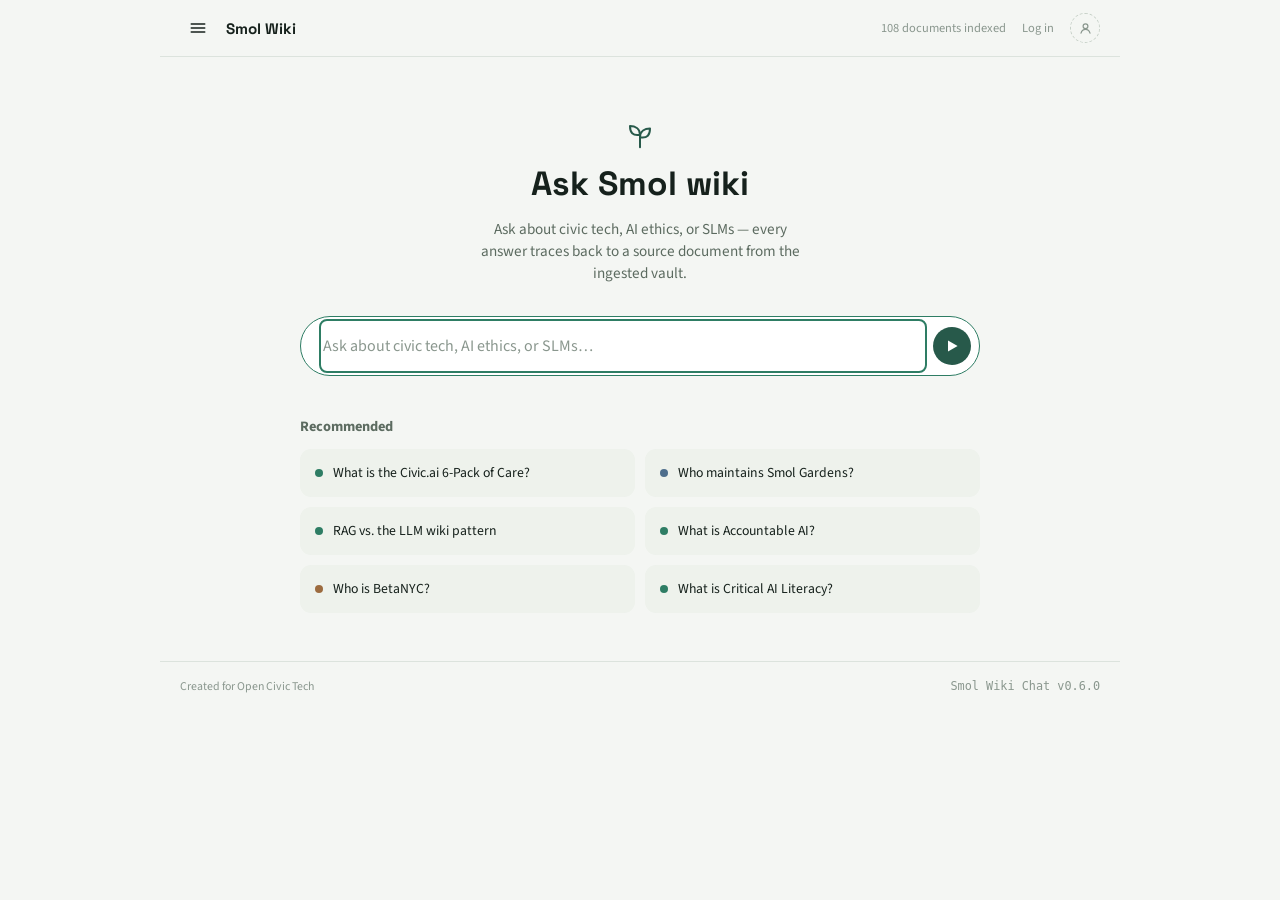
==== commit e1750955: "Add Tier 1 graph view (v0.6.0) — static force-directed visualization Implements Tier 1 of the Obsidi" ====
--- a/index.html
+++ b/index.html
@@ -25,6 +25,7 @@
                     <div class="rw-menu-dropdown" id="rw-menu-dropdown">
                         <button type="button" class="rw-menu-item" data-menu-action="home">Ask Wiki</button>
                         <button type="button" class="rw-menu-item" data-menu-action="topics">Search Topics</button>
+                        <button type="button" class="rw-menu-item" data-menu-action="graph">Graph View</button>
                         <button type="button" class="rw-menu-item" data-menu-action="ingest-log">Ingest Log</button>
                         <div class="rw-menu-divider"></div>
                         <button type="button" class="rw-menu-item" data-menu-action="login" title="Sign in — coming soon">Log in</button>
@@ -193,6 +194,20 @@
                         </aside>
                     </div>
                 </section>
+
+                <!-- ===== graph view screen ===== -->
+                <section class="rw-screen rw-screen-graph">
+                    <div class="rw-article-subbar">
+                        <button class="rw-back" id="rw-graph-back" type="button">
+                            <svg width="16" height="16" viewBox="0 0 20 20" fill="none" stroke="currentColor" stroke-width="1.8" stroke-linecap="round" stroke-linejoin="round"><path d="M12.5 4.5L6 10l6.5 5.5"/></svg>
+                            Back
+                        </button>
+                        <div class="rw-graph-legend" id="rw-graph-legend"></div>
+                    </div>
+                    <svg id="rw-graph-svg" preserveAspectRatio="xMidYMid meet">
+                        <g id="rw-graph-viewport"></g>
+                    </svg>
+                </section>
             </main>
 
             <footer class="rw-footer">
--- a/research.css
+++ b/research.css
@@ -2,6 +2,8 @@
    Smol Wiki — Search / Retrieve / View Article (MVP1)
    (see spec/DESIGN_STYLE_GUIDE.md, approved 2026-10-10)
    ============================================================ */
+
+html, body{ margin:0; padding:0; }
 
 #research-app{
   --rw-ground:#F4F6F3;
@@ -120,6 +122,7 @@
 #research-app[data-screen="ask"] .rw-screen-ask{ display:block; }
 #research-app[data-screen="related"] .rw-screen-results{ display:block; }
 #research-app[data-screen="article"] .rw-screen-article{ display:block; }
+#research-app[data-screen="graph"] .rw-screen-graph{ display:flex; }
 
 /* ---------- topics (browse by tag) screen ---------- */
 .rw-screen-topics{ padding:8px 20px 0; }
@@ -431,3 +434,80 @@
   cursor:pointer; text-align:center;
 }
 .rw-preview-open:hover{ border-color:var(--rw-accent); color:var(--rw-accent-ink); }
+
+/* Thinking/Loading Animation */
+.rw-thinking{
+  display:flex; align-items:center; gap:4px; color:var(--rw-muted);
+  font-size:1rem; line-height:1.5;
+}
+
+.rw-dot{
+  display:inline-block; width:6px; height:6px; border-radius:50%;
+  background-color:var(--rw-muted);
+  animation:rw-dot-blink 1.4s infinite;
+}
+.rw-dot:nth-child(2){ animation-delay:0.2s; }
+.rw-dot:nth-child(3){ animation-delay:0.4s; }
+
+@keyframes rw-dot-blink{
+  0%, 60%, 100%{ opacity:0.4; }
+  30%{ opacity:1; }
+}
+
+/* ---------- graph view screen ---------- */
+.rw-screen-graph{
+  flex-direction:column; padding:0; height:100vh;
+}
+
+.rw-screen-graph .rw-article-subbar{
+  display:flex; align-items:center; justify-content:space-between;
+  padding:12px 20px; border-bottom:1px solid var(--rw-line);
+  flex:none;
+}
+
+#rw-graph-svg{
+  flex:1; width:100%; height:100%; background:var(--rw-ground);
+  cursor:grab;
+}
+
+#rw-graph-svg.panning{ cursor:grabbing; }
+
+#rw-graph-svg .rw-graph-edge{
+  stroke:var(--rw-line); stroke-width:1; fill:none; pointer-events:none;
+}
+
+#rw-graph-svg .rw-graph-node{
+  cursor:pointer; filter:drop-shadow(0 2px 4px var(--rw-shadow));
+  transition:filter 140ms ease;
+}
+
+#rw-graph-svg .rw-graph-node:hover{
+  filter:drop-shadow(0 4px 8px var(--rw-shadow));
+}
+
+#rw-graph-svg .rw-graph-node.concept{ fill:var(--rw-type-concept); }
+#rw-graph-svg .rw-graph-node.entity{ fill:var(--rw-type-entity); }
+#rw-graph-svg .rw-graph-node.project{ fill:var(--rw-type-project); }
+#rw-graph-svg .rw-graph-node.full-article{ fill:var(--rw-type-full-article); }
+
+#rw-graph-svg .rw-graph-label{
+  font-size:10px; text-anchor:middle; pointer-events:none; fill:var(--rw-muted);
+  user-select:none; font-family:var(--rw-font-body); font-weight:500;
+}
+
+.rw-graph-legend{
+  display:flex; gap:12px; align-items:center; flex-wrap:wrap; padding:0;
+}
+
+.rw-graph-legend-item{
+  display:flex; gap:6px; align-items:center; font-size:0.85rem; color:var(--rw-muted);
+}
+
+.rw-graph-legend-dot{
+  width:8px; height:8px; border-radius:50%; flex:none;
+}
+
+.rw-graph-legend-dot.concept{ background:var(--rw-type-concept); }
+.rw-graph-legend-dot.entity{ background:var(--rw-type-entity); }
+.rw-graph-legend-dot.project{ background:var(--rw-type-project); }
+.rw-graph-legend-dot.full-article{ background:var(--rw-type-full-article); }
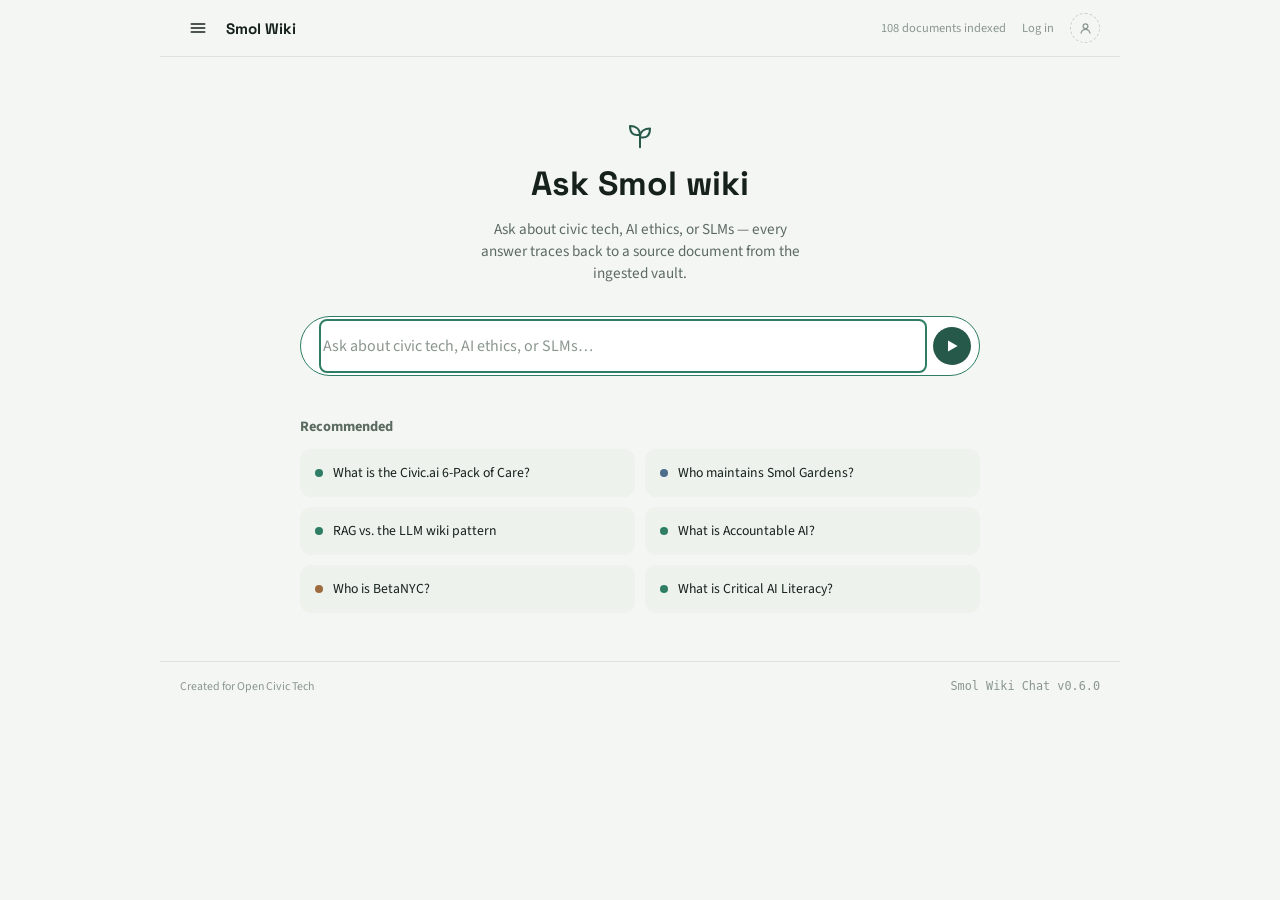
==== commit a8228b15: "Polish graph view: gray nodes, indigo hover highlight, zoom controls Fixes node sizing/hover to matc" ====
--- a/index.html
+++ b/index.html
@@ -203,6 +203,11 @@
                             Back
                         </button>
                         <div class="rw-graph-legend" id="rw-graph-legend"></div>
+                        <div class="rw-graph-controls">
+                            <button class="rw-zoom-btn" id="rw-graph-zoom-out" type="button">−</button>
+                            <span class="rw-zoom-level" id="rw-graph-zoom-level">100%</span>
+                            <button class="rw-zoom-btn" id="rw-graph-zoom-in" type="button">+</button>
+                        </div>
                     </div>
                     <svg id="rw-graph-svg" preserveAspectRatio="xMidYMid meet">
                         <g id="rw-graph-viewport"></g>
--- a/research.css
+++ b/research.css
@@ -477,22 +477,30 @@
 }
 
 #rw-graph-svg .rw-graph-node{
-  cursor:pointer; filter:drop-shadow(0 2px 4px var(--rw-shadow));
-  transition:filter 140ms ease;
+  fill:#58544e; cursor:pointer;
+  transition:fill 140ms ease, opacity 140ms ease, r 140ms ease;
 }
 
 #rw-graph-svg .rw-graph-node:hover{
   filter:drop-shadow(0 4px 8px var(--rw-shadow));
 }
 
-#rw-graph-svg .rw-graph-node.concept{ fill:var(--rw-type-concept); }
-#rw-graph-svg .rw-graph-node.entity{ fill:var(--rw-type-entity); }
-#rw-graph-svg .rw-graph-node.project{ fill:var(--rw-type-project); }
-#rw-graph-svg .rw-graph-node.full-article{ fill:var(--rw-type-full-article); }
+#rw-graph-svg .rw-graph-node.faded{ fill:#e3e1dd; opacity:0.35; }
+#rw-graph-svg .rw-graph-node.active{
+  fill:#7b68ee; filter:drop-shadow(0 2px 6px rgba(123,104,238,0.5));
+}
+
+#rw-graph-svg .rw-graph-edge.faded{ stroke:#e8e8e8; opacity:0.15; }
+#rw-graph-svg .rw-graph-edge.highlighted{ stroke:#8b7cf0; opacity:0.9; stroke-width:1.4; }
 
 #rw-graph-svg .rw-graph-label{
   font-size:10px; text-anchor:middle; pointer-events:none; fill:var(--rw-muted);
-  user-select:none; font-family:var(--rw-font-body); font-weight:500;
+  user-select:none; font-family:var(--rw-font-body); font-weight:500; opacity:0;
+  transition:opacity 140ms ease;
+}
+
+#rw-graph-svg .rw-graph-label.visible{
+  opacity:1;
 }
 
 .rw-graph-legend{
@@ -504,10 +512,21 @@
 }
 
 .rw-graph-legend-dot{
-  width:8px; height:8px; border-radius:50%; flex:none;
-}
-
-.rw-graph-legend-dot.concept{ background:var(--rw-type-concept); }
-.rw-graph-legend-dot.entity{ background:var(--rw-type-entity); }
-.rw-graph-legend-dot.project{ background:var(--rw-type-project); }
-.rw-graph-legend-dot.full-article{ background:var(--rw-type-full-article); }
+  width:8px; height:8px; border-radius:50%; flex:none; background:#58544e;
+}
+
+.rw-graph-controls{
+  display:flex; gap:8px; align-items:center;
+}
+
+.rw-zoom-btn{
+  background:var(--rw-surface); border:1px solid var(--rw-line); color:var(--rw-muted);
+  cursor:pointer; padding:6px 12px; border-radius:4px; font-size:0.85rem;
+  transition:all 140ms ease;
+}
+
+.rw-zoom-btn:hover{ background:var(--rw-ground); color:var(--rw-ink); }
+
+.rw-zoom-level{
+  font-size:0.85rem; color:var(--rw-muted); min-width:50px; text-align:center;
+}
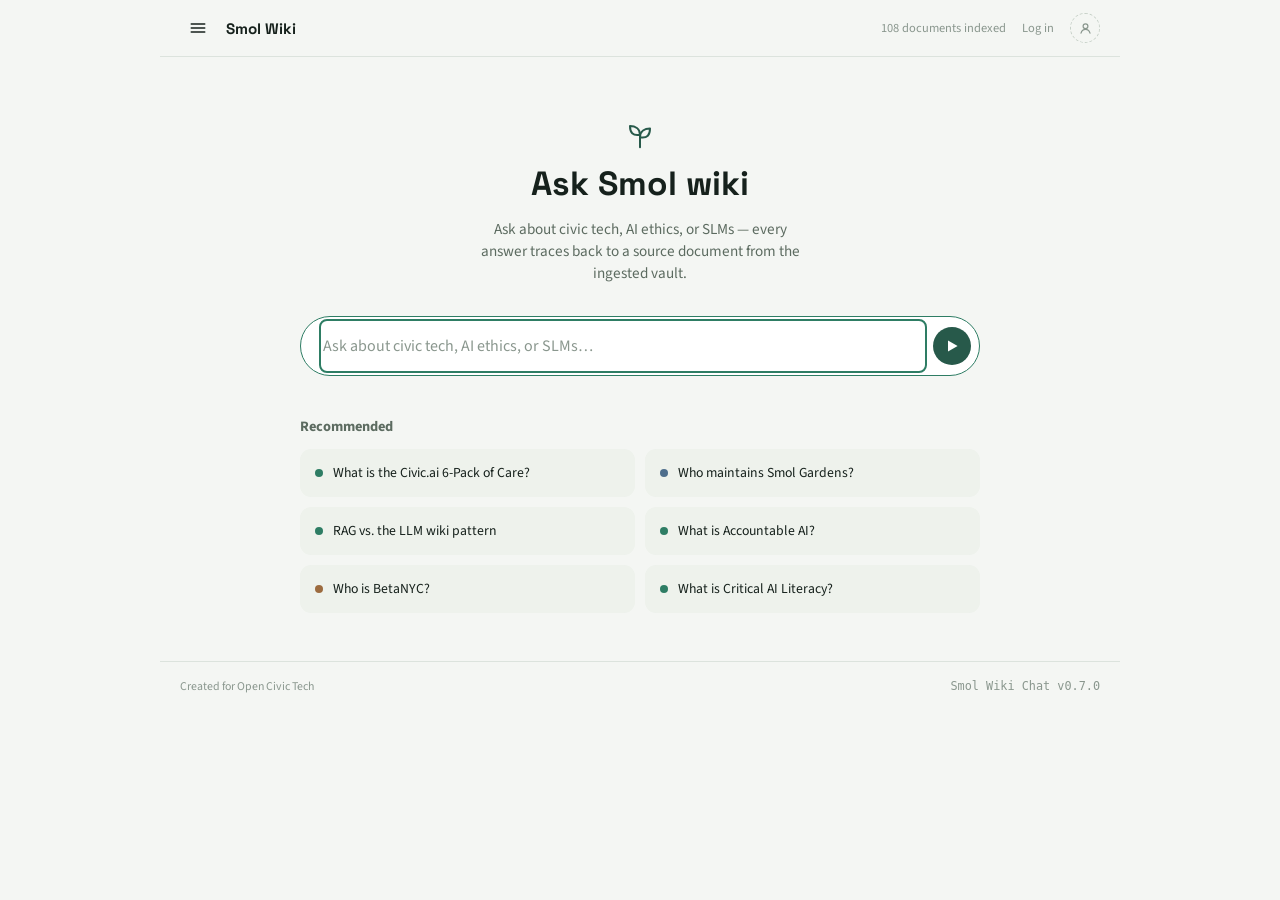
==== commit 32dce6a8: "Rewrite graph view as a 3D globe (Canvas2D) Flat 2D layout read as "scattered" with no depth cues. R" ====
--- a/index.html
+++ b/index.html
@@ -209,9 +209,7 @@
                             <button class="rw-zoom-btn" id="rw-graph-zoom-in" type="button">+</button>
                         </div>
                     </div>
-                    <svg id="rw-graph-svg" preserveAspectRatio="xMidYMid meet">
-                        <g id="rw-graph-viewport"></g>
-                    </svg>
+                    <canvas id="rw-graph-canvas"></canvas>
                 </section>
             </main>
 
--- a/research.css
+++ b/research.css
@@ -465,43 +465,12 @@
   flex:none;
 }
 
-#rw-graph-svg{
+#rw-graph-canvas{
   flex:1; width:100%; height:100%; background:var(--rw-ground);
-  cursor:grab;
-}
-
-#rw-graph-svg.panning{ cursor:grabbing; }
-
-#rw-graph-svg .rw-graph-edge{
-  stroke:var(--rw-line); stroke-width:1; fill:none; pointer-events:none;
-}
-
-#rw-graph-svg .rw-graph-node{
-  fill:#58544e; cursor:pointer;
-  transition:fill 140ms ease, opacity 140ms ease, r 140ms ease;
-}
-
-#rw-graph-svg .rw-graph-node:hover{
-  filter:drop-shadow(0 4px 8px var(--rw-shadow));
-}
-
-#rw-graph-svg .rw-graph-node.faded{ fill:#e3e1dd; opacity:0.35; }
-#rw-graph-svg .rw-graph-node.active{
-  fill:#7b68ee; filter:drop-shadow(0 2px 6px rgba(123,104,238,0.5));
-}
-
-#rw-graph-svg .rw-graph-edge.faded{ stroke:#e8e8e8; opacity:0.15; }
-#rw-graph-svg .rw-graph-edge.highlighted{ stroke:#8b7cf0; opacity:0.9; stroke-width:1.4; }
-
-#rw-graph-svg .rw-graph-label{
-  font-size:10px; text-anchor:middle; pointer-events:none; fill:var(--rw-muted);
-  user-select:none; font-family:var(--rw-font-body); font-weight:500; opacity:0;
-  transition:opacity 140ms ease;
-}
-
-#rw-graph-svg .rw-graph-label.visible{
-  opacity:1;
-}
+  cursor:grab; display:block;
+}
+
+#rw-graph-canvas.panning{ cursor:grabbing; }
 
 .rw-graph-legend{
   display:flex; gap:12px; align-items:center; flex-wrap:wrap; padding:0;
